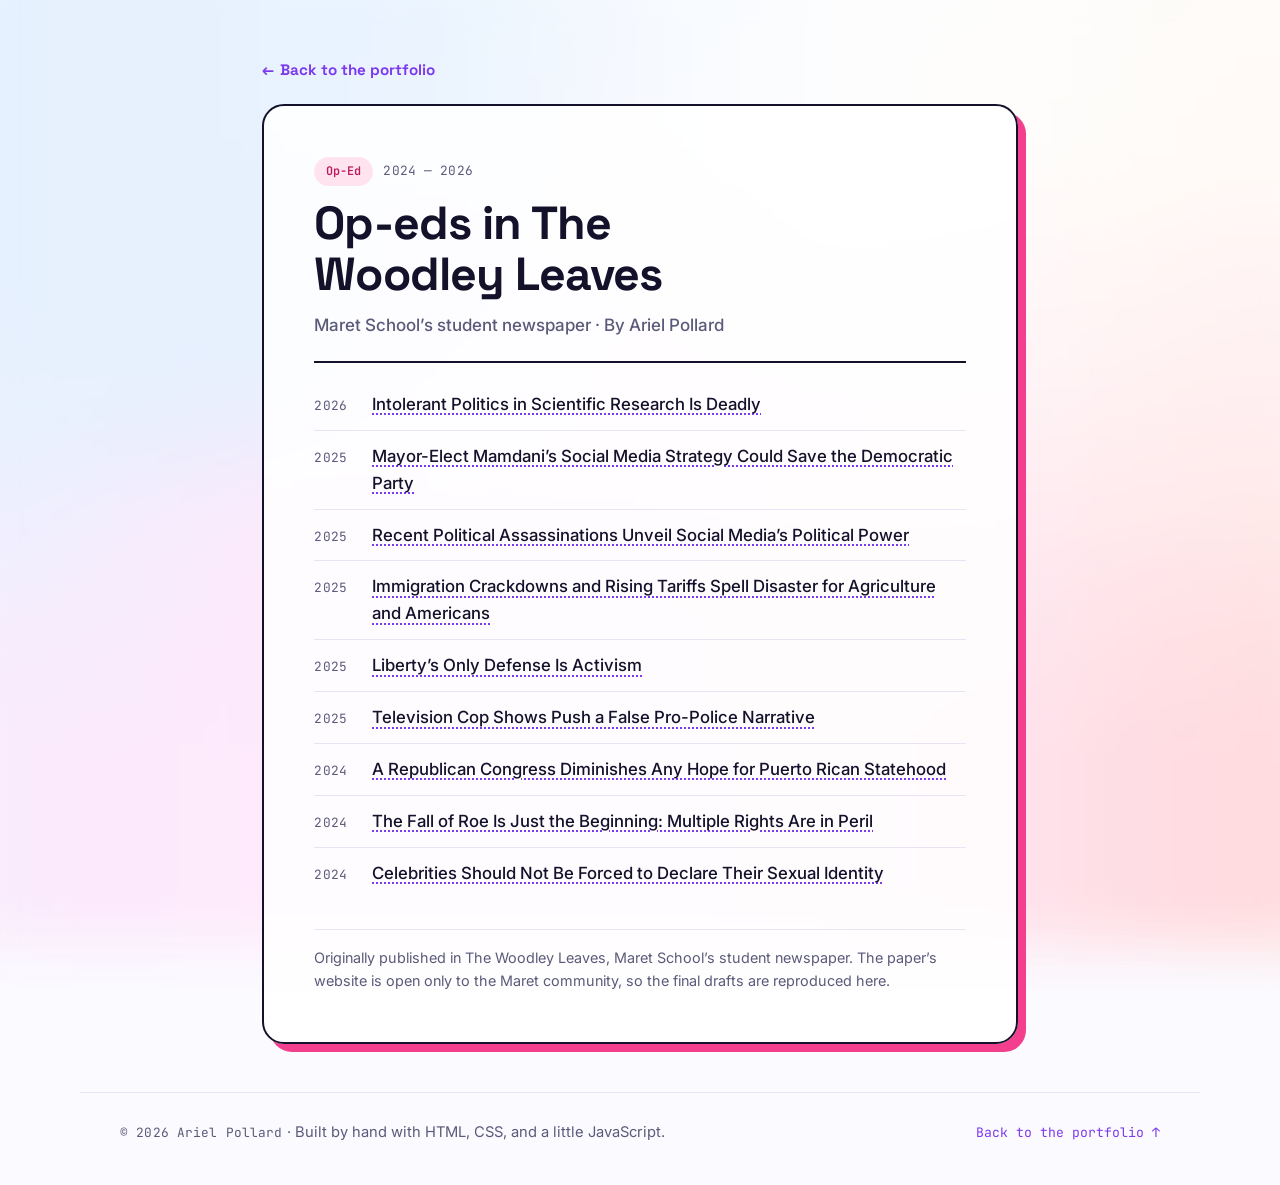
==== writing/index.html @ 83d17356 "feat: op-ed article pages, in-progress course, leadership photos - writing/: one page per Woodley Le" ====
<!DOCTYPE html>
<html lang="en">
<head>
<meta charset="UTF-8" />
<meta name="viewport" content="width=device-width, initial-scale=1.0" />
<title>Op-eds in The Woodley Leaves — Ariel Pollard</title>
<meta name="description" content="Op-eds Ariel Pollard wrote for The Woodley Leaves, Maret School’s student newspaper." />
<meta property="og:title" content="Op-eds in The Woodley Leaves" />
<meta property="og:description" content="Op-eds Ariel Pollard wrote for The Woodley Leaves, Maret School’s student newspaper." />
<meta property="og:type" content="article" />
<link rel="icon" href="../favicon.svg" type="image/svg+xml" />
<link rel="preconnect" href="https://fonts.googleapis.com" />
<link rel="preconnect" href="https://fonts.gstatic.com" crossorigin />
<link href="https://fonts.googleapis.com/css2?family=Space+Grotesk:wght@500;700&family=Inter:wght@400;500;600&family=JetBrains+Mono:wght@400;600&display=swap" rel="stylesheet" />
<link rel="stylesheet" href="../styles.css?v=2" />
<link rel="stylesheet" href="writing.css" />
</head>
<body class="page--article">

<a href="#main-content" class="skip-link">Skip to main content</a>

<main id="main-content" class="article">
  <a class="article__back" href="../index.html#publications">Back to the portfolio</a>

  <section class="article__sheet">
    <header class="article__header">
      <div class="card__meta"><span class="pill pill--pink">Op-Ed</span><span class="mono">2024 — 2026</span></div>
      <h1>Op-eds in The Woodley Leaves</h1>
      <p class="article__byline">Maret School’s student newspaper · By Ariel Pollard</p>
    </header>
    <ul class="pub-list pub-list--index">
      <li><span class="mono">2026</span><a class="pub-list__title" href="intolerant-politics-in-scientific-research.html">Intolerant Politics in Scientific Research Is Deadly</a></li>
      <li><span class="mono">2025</span><a class="pub-list__title" href="mamdani-social-media-strategy.html">Mayor-Elect Mamdani’s Social Media Strategy Could Save the Democratic Party</a></li>
      <li><span class="mono">2025</span><a class="pub-list__title" href="political-assassinations-social-media-power.html">Recent Political Assassinations Unveil Social Media’s Political Power</a></li>
      <li><span class="mono">2025</span><a class="pub-list__title" href="immigration-crackdowns-and-tariffs.html">Immigration Crackdowns and Rising Tariffs Spell Disaster for Agriculture and Americans</a></li>
      <li><span class="mono">2025</span><a class="pub-list__title" href="libertys-only-defense-is-activism.html">Liberty’s Only Defense Is Activism</a></li>
      <li><span class="mono">2025</span><a class="pub-list__title" href="cop-shows-pro-police-narrative.html">Television Cop Shows Push a False Pro-Police Narrative</a></li>
      <li><span class="mono">2024</span><a class="pub-list__title" href="puerto-rican-statehood.html">A Republican Congress Diminishes Any Hope for Puerto Rican Statehood</a></li>
      <li><span class="mono">2024</span><a class="pub-list__title" href="fall-of-roe-is-just-the-beginning.html">The Fall of Roe Is Just the Beginning: Multiple Rights Are in Peril</a></li>
      <li><span class="mono">2024</span><a class="pub-list__title" href="celebrities-sexual-identity.html">Celebrities Should Not Be Forced to Declare Their Sexual Identity</a></li>
    </ul>
    <p class="article__note">Originally published in The Woodley Leaves, Maret School’s student newspaper. The paper’s website is open only to the Maret community, so the final drafts are reproduced here.</p>
  </section>
</main>

<footer class="footer">
  <p><span class="mono">© 2026 Ariel Pollard</span> · Built by hand with HTML, CSS, and a little JavaScript.</p>
  <a href="../index.html" class="footer__top">Back to the portfolio ↑</a>
</footer>

</body>
</html>
---- styles.css ----
/* ==========================================================================
   Portfolio — bright, bubbly, a little techy.
   Tokens live in :root. Motion only touches transform/opacity and is switched
   off under prefers-reduced-motion.
   ========================================================================== */

:root {
  /* Palette */
  --bg: #FBFBFF;
  --bg-tint: #F3F1FF;
  --card: #FFFFFF;
  --ink: #14122B;
  --muted: #5B5A7A;
  --line: #E6E4F5;

  --violet: #7C3AED;
  --blue: #2563EB;
  --cyan: #06B6D4;
  --pink: #F43F8E;
  --lime: #84CC16;
  --yellow: #FACC15;

  --violet-lt: #EFE7FF;
  --cyan-lt: #DDF8FB;
  --pink-lt: #FFE4EF;
  --lime-lt: #ECFCCB;
  --yellow-lt: #FEF6C7;

  --grad: linear-gradient(100deg, var(--pink), var(--violet) 55%, var(--cyan));

  /* Type */
  --font-head: "Space Grotesk", "Inter", system-ui, sans-serif;
  --font-body: "Inter", system-ui, -apple-system, sans-serif;
  --font-mono: "JetBrains Mono", ui-monospace, Menlo, monospace;

  --text-base: clamp(1rem, 0.95rem + 0.25vw, 1.0625rem);
  --text-h1: clamp(2.5rem, 1.6rem + 4.2vw, 4.75rem);
  --text-h2: clamp(1.9rem, 1.4rem + 2.2vw, 3rem);
  --text-h3: 1.2rem;

  /* Shape & space */
  --radius: 22px;
  --radius-sm: 12px;
  --gutter: clamp(16px, 4vw, 40px);
  --measure: 1120px;
  --space-section: clamp(4rem, 3rem + 4vw, 7rem);

  /* Motion */
  --dur-fast: 150ms;
  --dur: 320ms;
  --ease-out: cubic-bezier(0.16, 1, 0.3, 1);
}

/* ── Base ────────────────────────────────────────────────────────────────── */
*, *::before, *::after { box-sizing: border-box; }
/* overflow-x: clip stops the off-canvas menu widening the page without
   turning <html> into a scroll container; hidden is the fallback. */
html { scroll-behavior: smooth; -webkit-text-size-adjust: 100%; overflow-x: hidden; overflow-x: clip; }
body {
  margin: 0;
  font-family: var(--font-body);
  font-size: var(--text-base);
  line-height: 1.6;
  color: var(--ink);
  background-color: var(--bg);
  overflow-x: hidden; overflow-x: clip;
}
/* Soft pastel gradient photo behind the whole page. It sits on a fixed layer
   and is blurred so the small source image never shows compression blocks. */
body::before {
  content: ""; position: fixed; inset: -48px; z-index: -1; pointer-events: none;
  background: url("images/background.jpg") center / cover no-repeat;
  filter: blur(28px);
}

h1, h2, h3 { font-family: var(--font-head); line-height: 1.1; letter-spacing: -0.02em; margin: 0; }
h1 { font-size: var(--text-h1); font-weight: 700; }
h2 { font-size: var(--text-h2); font-weight: 700; }
h3 { font-size: var(--text-h3); font-weight: 700; }
p { margin: 0; }
ul, ol { margin: 0; padding: 0; list-style: none; }
a { color: inherit; }
img, svg { display: block; max-width: 100%; }

:focus-visible { outline: 3px solid var(--blue); outline-offset: 3px; border-radius: 6px; }

.skip-link {
  position: absolute; left: 12px; top: -60px; z-index: 100;
  padding: 10px 16px; background: var(--ink); color: #fff; border-radius: 10px;
  text-decoration: none; font-weight: 600;
}
.skip-link:focus { top: 12px; }

.mono { font-family: var(--font-mono); font-size: 0.8rem; color: var(--muted); letter-spacing: 0.01em; }
.grad {
  background: var(--grad); -webkit-background-clip: text; background-clip: text;
  color: transparent;
}
.eyebrow {
  font-family: var(--font-mono); font-size: 0.85rem; font-weight: 600;
  color: var(--violet); margin-bottom: 12px;
}
.eyebrow--light { color: var(--lime-lt); }

/* Headline underline that wiggles — a thick wavy gradient line. */
.underline-wiggle {
  background-image: url("data:image/svg+xml,%3Csvg xmlns='http://www.w3.org/2000/svg' viewBox='0 0 120 12' preserveAspectRatio='none'%3E%3Cpath d='M0 7 Q15 1 30 7 T60 7 T90 7 T120 7' fill='none' stroke='%23F43F8E' stroke-width='5' stroke-linecap='round'/%3E%3C/svg%3E");
  background-repeat: no-repeat; background-position: 0 100%; background-size: 100% 0.22em;
  padding-bottom: 0.08em;
}

/* ── Buttons, pills, chips ──────────────────────────────────────────────── */
.btn {
  display: inline-flex; align-items: center; gap: 8px;
  padding: 13px 22px; border-radius: 999px;
  font-family: var(--font-head); font-weight: 700; font-size: 0.98rem;
  text-decoration: none; border: 2px solid transparent;
  transition: transform var(--dur-fast) var(--ease-out), box-shadow var(--dur-fast) var(--ease-out);
}
.btn:hover { transform: translateY(-2px); }
.btn:active { transform: translateY(0); }
/* A light sweep crosses the button on hover. */
.btn { position: relative; overflow: hidden; }
.btn::after {
  content: ""; position: absolute; top: 0; bottom: 0; left: 0; width: 45%;
  background: linear-gradient(100deg, transparent, rgba(255,255,255,0.35), transparent);
  transform: translateX(-180%); transition: transform 520ms var(--ease-out);
  pointer-events: none;
}
.btn:hover::after { transform: translateX(320%); }
.btn--primary { background: var(--ink); color: #fff; box-shadow: 4px 4px 0 var(--pink); }
.btn--primary:hover { box-shadow: 6px 6px 0 var(--pink); }
.btn--ghost { background: var(--card); color: var(--ink); border-color: var(--ink); box-shadow: 4px 4px 0 var(--cyan); }
.btn--ghost:hover { box-shadow: 6px 6px 0 var(--cyan); }
.btn--light { background: #fff; color: var(--ink); box-shadow: 4px 4px 0 var(--lime); }
.btn--outline-light { border-color: rgba(255,255,255,0.7); color: #fff; }
.btn--outline-light:hover { background: rgba(255,255,255,0.12); }

.pill {
  display: inline-flex; align-items: center; gap: 6px;
  padding: 5px 12px; border-radius: 999px;
  font-family: var(--font-mono); font-size: 0.74rem; font-weight: 600;
  white-space: nowrap;
}
.pill--violet { background: var(--violet-lt); color: var(--violet); }
.pill--cyan   { background: var(--cyan-lt);   color: #0E7490; }
.pill--pink   { background: var(--pink-lt);   color: #BE185D; }
.pill--lime   { background: var(--lime-lt);   color: #3F6212; }

.chips { display: flex; flex-wrap: wrap; gap: 6px; margin-top: 14px; }
.chips li {
  font-family: var(--font-mono); font-size: 0.74rem;
  padding: 4px 10px; border-radius: 8px;
  background: var(--bg-tint); color: var(--muted); border: 1px solid var(--line);
  transition: transform var(--dur) var(--ease-out);
}
/* Chips hop one after another when their card is hovered. */
.card:hover .chips li { transform: translateY(-3px); }
.card:hover .chips li:nth-child(2) { transition-delay: 40ms; }
.card:hover .chips li:nth-child(3) { transition-delay: 80ms; }
.card:hover .chips li:nth-child(4) { transition-delay: 120ms; }

.link-arrow {
  font-family: var(--font-head); font-weight: 700; font-size: 0.95rem;
  text-decoration: none; color: var(--violet);
  display: inline-flex; align-items: center; gap: 4px;
}
.link-arrow::after { content: "→"; transition: transform var(--dur-fast) var(--ease-out); }
.link-arrow:hover::after { transform: translateX(4px); }

/* ── Placeholder images ────────────────────────────────────────────────── */
/* Swap any .ph for a real <img>; the modifier sets the aspect ratio. */
.ph {
  position: relative;
  display: grid; place-items: center;
  width: 100%;
  border: 2px dashed rgba(124, 58, 237, 0.45);
  border-radius: var(--radius-sm);
  background:
    linear-gradient(135deg, var(--violet-lt), var(--cyan-lt));
  color: var(--violet);
  overflow: hidden;
}
.ph::after {
  content: "image";
  position: absolute; bottom: 8px; right: 10px;
  font-family: var(--font-mono); font-size: 0.66rem; opacity: 0.7;
}
.ph__icon { width: 28%; max-width: 44px; aspect-ratio: 1; opacity: 0.8; }
.ph--16x9   { aspect-ratio: 16 / 9; }
.ph--wide   { aspect-ratio: 21 / 9; }
.ph--square { aspect-ratio: 1; }
.ph--portrait { aspect-ratio: 3 / 4; }
.ph--circle { aspect-ratio: 1; border-radius: 50%; }
.ph--circle::after { display: none; }

/* Real images in former placeholder slots. Pair with a ph--* shape class. */
.pic { display: block; width: 100%; height: auto; object-fit: cover; border-radius: var(--radius-sm); border: 2px solid var(--ink); background: #fff; }
.pic--logo { object-fit: contain; padding: 6px; }
.pic--botball { object-position: 50% 58%; }
.pic--avatar { position: absolute; inset: 0; width: 100%; height: 100%; border: 0; border-radius: 50%; object-fit: cover; object-position: 50% 20%; }
.card--project .pic, .card--photo .pic { border-radius: 0; border: 0; border-bottom: 2px solid var(--ink); }


/* ── Hero ────────────────────────────────────────────────────────────────── */
.hero { position: relative; overflow: hidden; padding: clamp(3rem, 2rem + 5vw, 7rem) var(--gutter) clamp(3rem, 2rem + 4vw, 6rem); }
/* The hero fades to the page colour at its foot and Experience fades back
   out, so the clipped blobs never end in a hard line. The squiggle rides the
   seam. */
.hero::after {
  content: ""; position: absolute; left: 0; right: 0; bottom: 0; height: 160px;
  background: linear-gradient(to bottom, rgba(251, 251, 255, 0), rgba(251, 251, 255, 0.94));
  pointer-events: none;
}
#experience { background: linear-gradient(to bottom, rgba(251, 251, 255, 0.94), rgba(251, 251, 255, 0) 220px); }
.squiggle {
  position: relative; z-index: 2; height: 24px; margin: -12px 0; pointer-events: none;
  background: url("data:image/svg+xml,%3Csvg xmlns='http://www.w3.org/2000/svg' viewBox='0 0 60 24' preserveAspectRatio='none'%3E%3Cpath d='M0 12 Q15 0 30 12 T60 12' fill='none' stroke='%23F43F8E' stroke-width='4' stroke-linecap='round'/%3E%3C/svg%3E") repeat-x center / 60px 24px;
}
.hero__inner {
  position: relative; z-index: 1;
  max-width: var(--measure); margin: 0 auto;
  display: grid; grid-template-columns: 1.15fr 0.85fr; gap: clamp(32px, 5vw, 72px); align-items: center;
}
.hero__copy > * { animation: rise var(--dur) var(--ease-out) both; }
.hero__copy > :nth-child(1) { animation-delay: 60ms; }
.hero__copy > :nth-child(2) { animation-delay: 140ms; }
.hero__copy > :nth-child(3) { animation-delay: 220ms; }
.hero__copy > :nth-child(4) { animation-delay: 300ms; }
.hero__copy > :nth-child(5) { animation-delay: 380ms; }
.deck { font-size: 1.15rem; color: var(--muted); max-width: 52ch; margin-top: 20px; }
.hero__cta { display: flex; flex-wrap: wrap; gap: 12px; margin-top: 28px; }
.hero__pills { display: flex; flex-wrap: wrap; gap: 8px; margin-top: 28px; }

.hero__visual { position: relative; display: grid; gap: 18px; justify-items: end; }
.avatar {
  position: relative; display: block;
  width: clamp(140px, 18vw, 200px); aspect-ratio: 1; border-radius: 50%;
  background: #fff;
  border: 3px solid #fff;
  /* --ring/--glow are set by script.js: the farther the portrait strays from
     home, the brighter and hotter its outline burns. */
  box-shadow: 0 0 0 3px var(--ring, var(--violet)), 0 0 var(--glow, 0px) var(--glow-color, transparent), 8px 8px 0 var(--yellow);
  animation: float 4s ease-in-out infinite;
  /* Cursor dodge: script.js moves the portrait and leans it via --tilt. */
  transform: rotate(var(--tilt, 0deg));
  will-change: transform;
}

.terminal {
  width: 100%; border-radius: 18px; overflow: hidden;
  background: #1B1838; color: #E8E6FF;
  box-shadow: 10px 10px 0 var(--cyan);
  transform: rotate(-1.2deg);
  animation: rise 500ms var(--ease-out) 250ms both;
}
.terminal__bar { display: flex; align-items: center; gap: 7px; padding: 11px 14px; background: #252149; }
.terminal__bar span { width: 11px; height: 11px; border-radius: 50%; background: var(--pink); }
.terminal__bar span:nth-child(2) { background: var(--yellow); }
.terminal__bar span:nth-child(3) { background: var(--lime); }
.terminal__bar em { margin-left: auto; font-style: normal; font-family: var(--font-mono); font-size: 0.72rem; color: #9D98C8; }
.terminal__body { margin: 0; padding: 16px 18px 20px; font-family: var(--font-mono); font-size: 0.84rem; line-height: 1.75; white-space: pre-wrap; }
.t-prompt { color: var(--cyan); }
.t-out { color: #C9C5F2; }
.t-ok { color: var(--lime); }
.t-cursor { display: inline-block; width: 9px; height: 1.05em; vertical-align: text-bottom; background: var(--pink); animation: blink 1s steps(2) infinite; }
/* While script.js is typing, lines wait their turn. The newlines between them
   still take up space, so the card never changes height. */
#terminal-lines.is-typing .t-line:not(.is-shown) { display: none; }

/* Interactive shell (shell.js). The real <input> is visually hidden; what
   you type is mirrored into .t-typed in front of the blinking cursor. */
.terminal__body { max-height: 340px; overflow-y: auto; overscroll-behavior: contain; }
.terminal.is-live { cursor: text; }
.t-input {
  position: absolute; width: 1px; height: 1px; opacity: 0; overflow: hidden;
  border: 0; padding: 0; margin: 0; white-space: nowrap;
}
.t-typed { color: #fff; }
.terminal.is-live .t-typed:empty::before { content: "type help"; color: #6F6A9E; }
.terminal.is-live:focus-within .t-typed:empty::before { content: ""; }
.t-err { color: #FB7185; }
.t-dim { color: #9D98C8; }

/* The gradient on the hero name slides slowly. */
.hero h1 .grad { background-size: 200% 100%; animation: shimmer 7s linear infinite; }

/* A dashed ring orbits the portrait. */
.avatar { overflow: visible; }
.avatar::before {
  content: ""; position: absolute; inset: -16px; border-radius: 50%;
  border: 2px dashed var(--ring, var(--violet)); opacity: 0.6;
  animation: spin 28s linear infinite;
}

/* Soft gradient blobs behind the hero. */
.blob { position: absolute; border-radius: 50%; filter: blur(60px); opacity: 0.55; pointer-events: none; animation: drift 14s ease-in-out infinite; }
.blob--pink { width: 420px; height: 420px; background: var(--pink); top: -140px; left: -120px; }
.blob--cyan { width: 380px; height: 380px; background: var(--cyan); right: -120px; top: 40px; animation-duration: 18s; animation-delay: -6s; }
.blob--lime { width: 300px; height: 300px; background: var(--lime); bottom: -160px; left: 40%; opacity: 0.4; animation-duration: 11s; animation-delay: -3s; }

/* ── Sections ────────────────────────────────────────────────────────────── */
.section { padding: var(--space-section) var(--gutter); }
.section > * { max-width: var(--measure); margin-left: auto; margin-right: auto; }
/* Tinted sections are a frosted band that feathers out at the top and
   bottom, so there is no hard line where it meets the photo background. */
.section--tint {
  background: linear-gradient(
    to bottom,
    rgba(255, 255, 255, 0) 0%,
    rgba(255, 255, 255, 0.62) 14%,
    rgba(255, 255, 255, 0.62) 86%,
    rgba(255, 255, 255, 0) 100%
  );
}
.section__head { margin-bottom: clamp(28px, 4vw, 48px); }
.section__deck { color: var(--muted); max-width: 60ch; margin-top: 12px; font-size: 1.05rem; }

/* ── Cards ───────────────────────────────────────────────────────────────── */
.card {
  background: var(--card);
  border: 2px solid var(--ink);
  border-radius: var(--radius);
  box-shadow: 6px 6px 0 var(--violet);
  transition: transform var(--dur) var(--ease-out), box-shadow var(--dur) var(--ease-out);
}
.card:hover { transform: translate(-2px, -2px); box-shadow: 10px 10px 0 var(--violet); }
.card__content { padding: 20px 22px 24px; }
.card__meta { display: flex; flex-wrap: wrap; align-items: center; gap: 10px; margin-bottom: 10px; }
.card__org { color: var(--muted); font-weight: 500; margin: 4px 0 10px; }
.card h3 + p, .card p + p { margin-top: 8px; }
.card__links { display: flex; gap: 18px; margin-top: 16px; }
.bullets { display: grid; gap: 6px; margin-top: 10px; padding-left: 1.1em; list-style: "✦ "; color: var(--ink); }
.bullets li::marker { color: var(--pink); }

.grid { display: grid; gap: 22px; }
.grid--2 { grid-template-columns: repeat(2, 1fr); }
.grid--3 { grid-template-columns: repeat(3, 1fr); }

/* Experience: a timeline with a logo column and a gradient spine. */
.timeline { position: relative; display: grid; gap: 28px; }
.timeline::before {
  content: ""; position: absolute; left: 35px; top: 20px; bottom: 20px; width: 3px;
  background: var(--grad); border-radius: 3px; opacity: 0.6;
  transform: scaleY(0); transform-origin: top;
  transition: transform 1.4s var(--ease-out) 150ms;
}
/* The list itself never fades — it carries data-reveal only so the spine
   knows when to draw. Its items reveal on their own. */
.timeline[data-reveal] { opacity: 1; transform: none; transition: none; }
.timeline.is-visible::before { transform: scaleY(1); }
.timeline__item { position: relative; display: grid; grid-template-columns: 72px 1fr; gap: 22px; align-items: start; }
.timeline__logo { width: 72px; position: relative; z-index: 1; background: #fff; box-shadow: 4px 4px 0 var(--yellow); }
.timeline__body { padding: 22px 24px 26px; box-shadow: 6px 6px 0 var(--cyan); }
.timeline__body:hover { box-shadow: 10px 10px 0 var(--cyan); }

/* Projects: equal cards, each with its own accent color. */
.bento { display: grid; grid-template-columns: repeat(4, 1fr); gap: 22px; }
.card--project { overflow: hidden; display: flex; flex-direction: column; }
.card--project .ph { border-radius: 0; border: 0; border-bottom: 2px solid var(--ink); }
/* Project images get a taller slot so the photo dominates the card. */
.card--project .ph--16x9 { aspect-ratio: 1; }
.bento .card--project:nth-child(3n+1) { box-shadow: 6px 6px 0 var(--pink); }
.bento .card--project:nth-child(3n+1):hover { box-shadow: 10px 10px 0 var(--pink); }
.bento .card--project:nth-child(3n+2) { box-shadow: 6px 6px 0 var(--cyan); }
.bento .card--project:nth-child(3n+2):hover { box-shadow: 10px 10px 0 var(--cyan); }
.bento .card--project:nth-child(3n) { box-shadow: 6px 6px 0 var(--lime); }
.bento .card--project:nth-child(3n):hover { box-shadow: 10px 10px 0 var(--lime); }

/* Project cards: the first sentence shows; the rest sits behind "Learn more". */
.more { margin-top: 8px; }
.more summary {
  display: inline-flex; align-items: center; gap: 4px; list-style: none;
  cursor: pointer; font-weight: 600; font-size: 0.95rem; color: var(--violet);
}
.more summary::-webkit-details-marker { display: none; }
.more summary::after { content: "↓"; transition: transform var(--dur-fast) var(--ease-out); }
.more summary:hover { text-decoration: underline; }
.more summary:focus-visible { outline: 2px solid var(--pink); outline-offset: 3px; border-radius: 4px; }
.more[open] summary::after { transform: rotate(180deg); }
.more__close, .more[open] .more__open { display: none; }
.more[open] .more__close { display: inline; }
.more p { margin-top: 8px; }

/* Courses: badge on the left, text on the right. */
/* Every course card is as tall as the tallest one, across rows too. */
#courses .grid--3 { grid-auto-rows: 1fr; }
.card--cert { display: grid; grid-template-columns: 56px 1fr; gap: 14px; padding: 16px; box-shadow: 6px 6px 0 var(--yellow); }
.card--cert h3 { font-size: 1.05rem; }
.card--cert .card__org { margin: 2px 0 6px; font-size: 0.92rem; }
.card--cert:hover { box-shadow: 10px 10px 0 var(--yellow); }
.card--cert .pill { margin-bottom: 8px; }
.card--cert .card__meta { margin-bottom: 0; }
.card--cert .card__meta .pill { margin-bottom: 8px; }
.card--cert p:last-of-type { color: var(--muted); font-size: 0.95rem; }
.cert__badge { width: 56px; border-radius: 14px; }

/* Publications: full-width text cards; op-eds sit in a compact list. */
.pubs { display: grid; gap: 22px; }
.card--pub { padding: 22px 24px; box-shadow: 6px 6px 0 var(--pink); }
.card--pub:hover { box-shadow: 10px 10px 0 var(--pink); }
.card--pub .card__content { padding: 0; }
.card--pub .link-arrow { margin-top: 12px; }
.pub-list { list-style: none; padding: 0; margin: 14px 0 0; display: grid; }
.pub-list li {
  display: grid; grid-template-columns: 4ch 1fr; gap: 14px; align-items: baseline;
  padding: 9px 0; border-top: 1px solid var(--line);
}
.pub-list li:first-child { border-top: 0; padding-top: 0; }
.pub-list .mono { color: var(--muted); }
.pub-list__title { font-weight: 500; }
/* Titles link to the full text under /writing. */
a.pub-list__title {
  color: inherit; text-decoration: underline dotted var(--violet);
  text-decoration-thickness: 1.5px; text-underline-offset: 4px;
  transition: color var(--dur-fast);
}
a.pub-list__title:hover, a.pub-list__title:focus-visible { color: var(--violet); text-decoration-style: solid; }

/* Leadership: photo-topped cards. */
.card--photo { overflow: hidden; box-shadow: 6px 6px 0 var(--cyan); }
.card--photo:hover { box-shadow: 10px 10px 0 var(--cyan); }
.card--photo .ph { border-radius: 0; border: 0; border-bottom: 2px solid var(--ink); }

/* Volunteer: logo beside text. */
.card--volunteer { display: grid; grid-template-columns: 88px 1fr; gap: 18px; padding: 20px; box-shadow: 6px 6px 0 var(--lime); }
.card--volunteer:hover { box-shadow: 10px 10px 0 var(--lime); }
.card--volunteer .card__content { padding: 0; }
.card--volunteer .ph { border-radius: 18px; }

/* Fun facts: chunky colored bubbles. */
.facts { display: grid; grid-template-columns: repeat(4, 1fr); gap: 18px; }
.fact {
  display: grid; gap: 10px; padding: 22px 20px;
  border-radius: 28px; border: 2px solid var(--ink);
  font-weight: 500;
  transition: transform var(--dur) var(--ease-out);
}
.fact:hover { transform: translateY(-4px) rotate(-1deg); }
.fact:nth-child(even):hover { transform: translateY(-4px) rotate(1deg); }
.fact__emoji { font-size: 2rem; line-height: 1; display: inline-block; width: max-content; animation: bob 4.5s ease-in-out infinite; }
.fact:nth-child(2n) .fact__emoji { animation-delay: -1.2s; }
.fact:nth-child(3n) .fact__emoji { animation-delay: -2.4s; }
.fact:nth-child(4n) .fact__emoji { animation-delay: -3.3s; }
.fact:hover .fact__emoji { animation: wiggle 600ms var(--ease-out); }
.fact--pink   { background: var(--pink-lt);   box-shadow: 5px 5px 0 var(--pink); }
.fact--cyan   { background: var(--cyan-lt);   box-shadow: 5px 5px 0 var(--cyan); }
.fact--lime   { background: var(--lime-lt);   box-shadow: 5px 5px 0 var(--lime); }
.fact--yellow { background: var(--yellow-lt); box-shadow: 5px 5px 0 var(--yellow); }
.fact--violet { background: var(--violet-lt); box-shadow: 5px 5px 0 var(--violet); }

/* ── Contact & footer ────────────────────────────────────────────────────── */
.contact { padding-top: 0; }
.contact__card {
  position: relative; overflow: hidden;
  padding: clamp(36px, 5vw, 64px);
  border-radius: 32px; color: #fff;
  background: linear-gradient(120deg, #1B1838, #3B1C8A 55%, #0E7490);
  box-shadow: 10px 10px 0 var(--pink);
  text-align: center;
}
.contact__card::before {
  content: ""; position: absolute; inset: 0;
  background-image: radial-gradient(circle, rgba(255,255,255,0.14) 1px, transparent 1.4px);
  background-size: 18px 18px; pointer-events: none;
}
.contact__card > * { position: relative; }
.contact__card p { margin: 14px auto 0; max-width: 50ch; color: #D9D5FF; }
.contact__links { display: flex; flex-wrap: wrap; justify-content: center; gap: 12px; margin-top: 28px; }

.footer {
  max-width: var(--measure); margin: 0 auto; padding: 28px var(--gutter) 40px;
  display: flex; flex-wrap: wrap; justify-content: space-between; align-items: center; gap: 12px;
  color: var(--muted); font-size: 0.92rem; border-top: 1px solid var(--line);
}
.footer__top { font-family: var(--font-mono); font-size: 0.82rem; text-decoration: none; color: var(--violet); }

/* ── Intro splash ───────────────────────────────────────────────────────── */
.splash {
  position: fixed; inset: 0; z-index: 200;
  display: none; place-items: center;
  background-color: var(--bg);
  background-image: radial-gradient(circle, rgba(124, 58, 237, 0.14) 1px, transparent 1.4px);
  background-size: 22px 22px;
  transition: opacity 450ms var(--ease-out);
  cursor: pointer;
}
.splash.is-on { display: grid; }
.splash.is-done { opacity: 0; pointer-events: none; }

.splash__stage { display: grid; justify-items: center; gap: 22px; --blk: clamp(36px, 7vw, 54px); }
.splash__grid {
  display: grid;
  grid-template-columns: repeat(5, var(--blk));
  grid-auto-rows: var(--blk);
  gap: 8px;
}
.splash__ground {
  width: calc(var(--blk) * 5 + 8px * 4 + 48px); height: 10px; border-radius: 999px;
  background: var(--grad); opacity: 0.7;
  transform: scaleX(0); transition: transform 600ms var(--ease-out) 200ms;
}
.splash.is-building .splash__ground { transform: scaleX(1); }
.splash.is-breaking .splash__ground { transform: scaleX(0); transition-delay: 150ms; }
.splash__caption {
  font-family: var(--font-mono); font-size: 0.9rem; font-weight: 600; color: var(--violet);
  opacity: 0; transition: opacity 400ms var(--ease-out) 900ms;
}
.splash.is-building .splash__caption { opacity: 1; }
.splash.is-breaking .splash__caption { opacity: 0; transition-delay: 0s; }

.splash__skip {
  position: absolute; top: 18px; right: 18px;
  padding: 8px 14px; border-radius: 999px; border: 2px solid var(--ink);
  background: var(--card); color: var(--ink); cursor: pointer;
  font-family: var(--font-mono); font-size: 0.8rem; font-weight: 600;
  box-shadow: 3px 3px 0 var(--ink);
}

/* Blocks drop in one by one, then each flies off along its own vector. */
.blk {
  width: var(--blk); height: var(--blk); border-radius: 11px;
  border: 2px solid var(--ink); box-shadow: 4px 4px 0 var(--ink);
  opacity: 0; transform: translateY(-70px) scale(0.4);
}
.blk--pink   { background: var(--pink); }
.blk--violet { background: var(--violet); }
.blk--cyan   { background: var(--cyan); }
.blk--lime   { background: var(--lime); }
.blk--yellow { background: var(--yellow); }
.splash.is-building .blk { animation: blk-in 420ms var(--ease-out) var(--in-delay) both; }
.splash.is-breaking .blk { animation: blk-out 820ms cubic-bezier(0.5, 0, 1, 0.5) var(--out-delay) both; }

/* The page holds still behind the splash: no scrolling, and the hero's
   load-in waits so it isn't missed. */
body.has-splash { overflow: hidden; }
body.has-splash .hero__copy > *, body.has-splash .terminal { animation-play-state: paused; }

/* ── Reveal & keyframes ─────────────────────────────────────────────────── */
[data-reveal] { opacity: 0; transform: translateY(22px) scale(0.975); transition: opacity var(--dur) var(--ease-out), transform 520ms var(--ease-out); }
[data-reveal].is-visible { opacity: 1; transform: none; }
/* Keep the card hover lift even though reveal also sets transform. */
.card[data-reveal].is-visible:hover { transform: translate(-2px, -2px); }
.fact[data-reveal].is-visible:hover { transform: translateY(-4px) rotate(-1deg); }
.fact[data-reveal].is-visible:nth-child(even):hover { transform: translateY(-4px) rotate(1deg); }

@keyframes rise { from { opacity: 0; transform: translateY(16px); } to { opacity: 1; transform: none; } }
/* Idle bob uses the standalone translate/rotate properties so the transform
   stays free for the cursor-dodge offset script.js applies. */
@keyframes float {
  0%, 100% { translate: 0 0; rotate: -2deg; }
  50%      { translate: 0 -14px; rotate: 2deg; }
}
@keyframes blink { to { opacity: 0; } }
@keyframes shimmer { from { background-position: 0% 50%; } to { background-position: 200% 50%; } }
@keyframes spin { to { transform: rotate(360deg); } }
@keyframes drift {
  0%, 100% { transform: translate(0, 0) scale(1); }
  33%      { transform: translate(40px, -30px) scale(1.08); }
  66%      { transform: translate(-25px, 25px) scale(0.95); }
}
@keyframes bob { 0%, 100% { transform: translateY(0); } 50% { transform: translateY(-5px); } }
@keyframes blk-in {
  from { opacity: 0; transform: translateY(-70px) scale(0.4); }
  70%  { opacity: 1; transform: translateY(4px) scale(1.04); }
  to   { opacity: 1; transform: none; }
}
@keyframes blk-out {
  from { opacity: 1; transform: none; }
  to   { opacity: 0; transform: translate(var(--dx), var(--dy)) rotate(var(--rot)) scale(0.5); }
}
@keyframes wiggle {
  0%, 100% { transform: rotate(0); }
  25%      { transform: rotate(-14deg) scale(1.15); }
  60%      { transform: rotate(10deg) scale(1.1); }
}

/* ── Responsive ─────────────────────────────────────────────────────────── */
@media (max-width: 1024px) {
  .bento { grid-template-columns: repeat(2, 1fr); }
  .facts { grid-template-columns: repeat(3, 1fr); }
  .grid--3 { grid-template-columns: repeat(2, 1fr); }
}

@media (max-width: 820px) {
  .hero__inner { grid-template-columns: 1fr; }
  .hero__visual { justify-items: start; }
  .terminal { transform: none; }
}

@media (max-width: 640px) {
  .bento, .grid--2, .grid--3, .facts { grid-template-columns: 1fr; }
  .timeline::before { display: none; }
  .timeline__item { grid-template-columns: 1fr; gap: 12px; }
  .timeline__logo { width: 56px; }
  .card--volunteer { grid-template-columns: 64px 1fr; }
  .card--cert { grid-template-columns: 52px 1fr; }
  .cert__badge { width: 52px; }
  .blob { filter: blur(40px); }
}

@media (prefers-reduced-motion: reduce) {
  html { scroll-behavior: auto; }
  *, *::before, *::after { animation: none !important; transition: none !important; }
  [data-reveal] { opacity: 1; transform: none; }
  .terminal { transform: none; }
}

/* ── Click sparks ─────────────────────────────────────────────────────────── */
/* Short-lived particles script.js throws from any clicked button. */
.spark {
  position: fixed; z-index: 100; pointer-events: none;
  border-radius: 3px; border: 2px solid var(--ink);
  box-shadow: 0 0 0 2px #fff;
  transform: translate(-50%, -50%);
  animation: spark-fly 900ms cubic-bezier(0.15, 0.85, 0.3, 1) forwards;
}
.spark:nth-child(odd) { border-radius: 50%; }
@keyframes spark-fly {
  0%   { opacity: 1; transform: translate(-50%, -50%) scale(0.4) rotate(0deg); }
  15%  { transform: translate(calc(-50% + var(--dx) * 0.35), calc(-50% + var(--dy) * 0.35)) scale(1.3) rotate(calc(var(--spin) * 0.3)); }
  70%  { opacity: 1; }
  100% { opacity: 0; transform: translate(calc(-50% + var(--dx)), calc(-50% + var(--dy) + 24px)) scale(0.7) rotate(var(--spin)); }
}
---- writing/writing.css ----
/* Op-ed pages under /writing. Shares tokens and the blurred photo background
   with styles.css; this file only adds the reading layout. */

.article {
  max-width: 76ch;
  margin: 0 auto;
  padding: clamp(2rem, 1.5rem + 2.5vw, 4rem) var(--gutter) 3rem;
}

.article__back {
  display: inline-flex; align-items: center; gap: 6px;
  margin-bottom: 22px;
  font-family: var(--font-head); font-weight: 700; font-size: 0.95rem;
  color: var(--violet); text-decoration: none;
}
.article__back::before { content: "←"; transition: transform var(--dur-fast) var(--ease-out); }
.article__back:hover::before { transform: translateX(-4px); }

/* The paper itself: a frosted sheet with the same hard shadow as the cards. */
.article__sheet {
  background: rgba(255, 255, 255, 0.86);
  border: 2px solid var(--ink);
  border-radius: var(--radius);
  box-shadow: 8px 8px 0 var(--pink);
  padding: clamp(24px, 3vw + 12px, 52px);
}

.article__header { padding-bottom: 22px; margin-bottom: 28px; border-bottom: 2px solid var(--ink); }
.article h1 {
  font-size: clamp(1.75rem, 1.2rem + 2.4vw, 2.9rem);
  margin-top: 12px;
  text-wrap: balance;
}
.article__byline { color: var(--muted); font-weight: 500; margin: 12px 0 0; }

.article__body { font-size: 1.06rem; line-height: 1.75; }
.article__body p { margin: 0 0 1.3em; }
.article__body p:last-child { margin-bottom: 0; }
.article__body a {
  color: var(--violet);
  text-decoration: underline;
  text-decoration-thickness: 1.5px;
  text-underline-offset: 3px;
}
.article__body a:hover { color: #BE185D; }

.article__note {
  margin: 30px 0 0; padding-top: 16px;
  border-top: 1px solid var(--line);
  color: var(--muted); font-size: 0.9rem;
}

/* Newer / older links beneath the sheet. */
.article__nav {
  display: grid; grid-template-columns: 1fr 1fr; gap: 14px;
  margin-top: 28px;
}
.article__nav-link {
  display: grid; gap: 4px;
  padding: 14px 16px;
  background: rgba(255, 255, 255, 0.72);
  border: 2px solid var(--ink); border-radius: var(--radius-sm);
  color: var(--ink); text-decoration: none;
  font-family: var(--font-head); font-weight: 700; font-size: 0.95rem; line-height: 1.3;
  transition: transform var(--dur) var(--ease-out), box-shadow var(--dur) var(--ease-out);
}
.article__nav-link:hover { transform: translate(-2px, -2px); box-shadow: 6px 6px 0 var(--violet); }
.article__nav-link--next { text-align: right; grid-column: 2; }
.article__nav-link--prev { grid-column: 1; }

/* Listing page: same compact rows as the home-page card, but linked. */
.pub-list--index { margin-top: 0; }
.pub-list--index li { padding: 12px 0; }
.pub-list--index .pub-list__title { font-size: 1.05rem; }

@media (max-width: 640px) {
  .article__nav { grid-template-columns: 1fr; }
  .article__nav-link--next { grid-column: 1; text-align: left; }
}
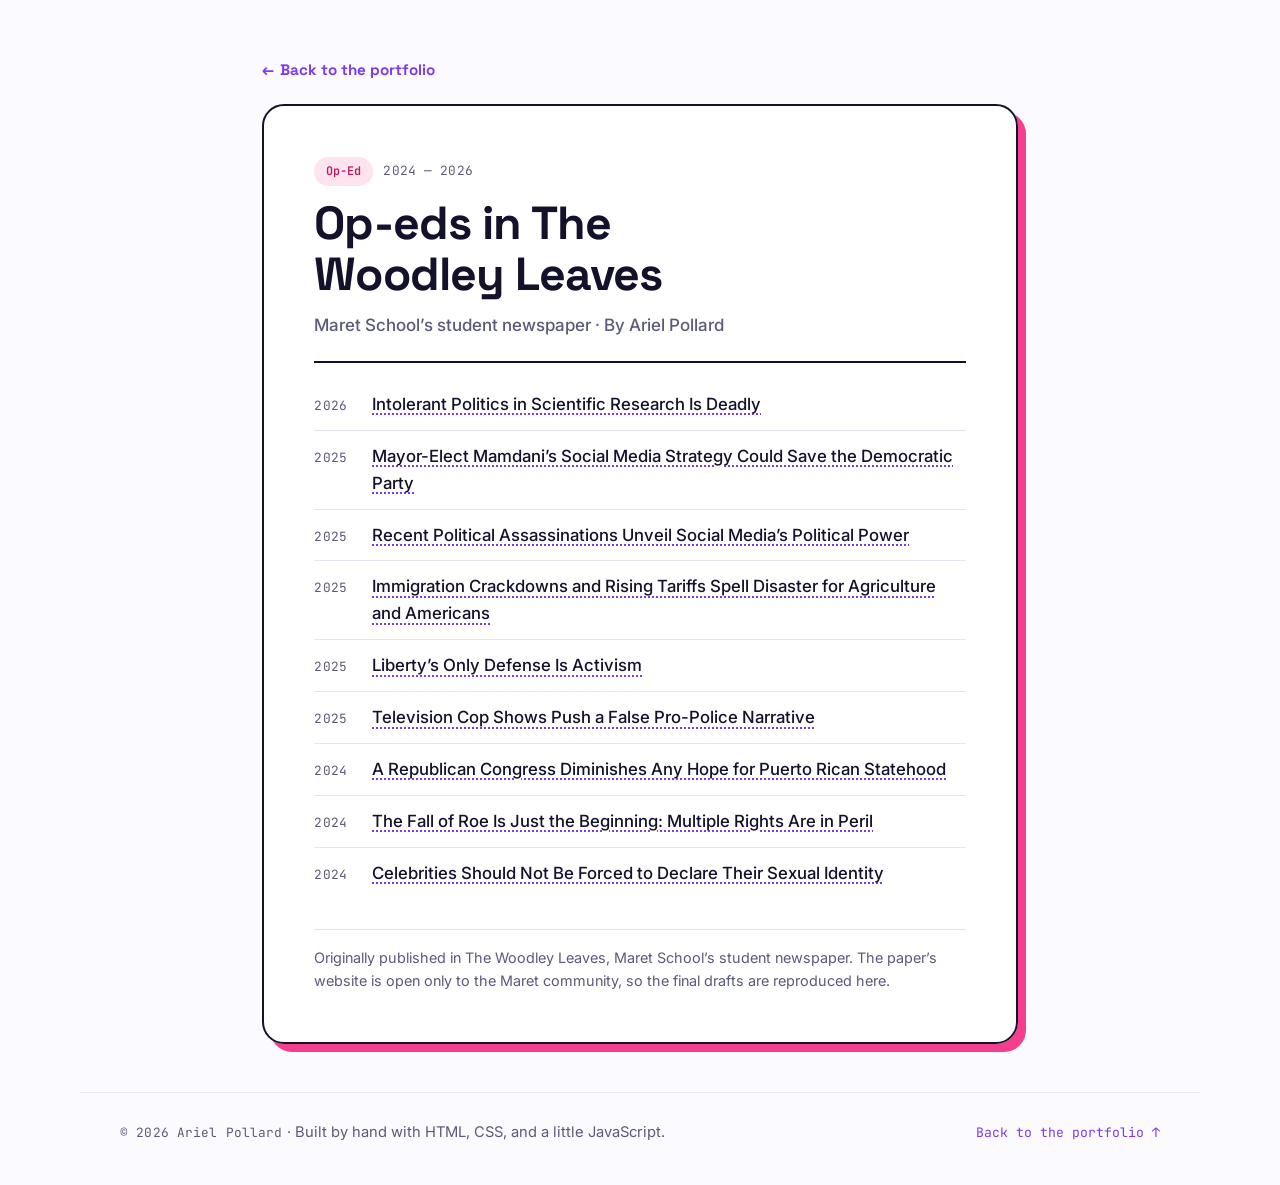
==== commit 2fe395a5: "feat: metadata for search and sharing A plain <title>, a description that says who she is, a canonic" ====
--- a/writing/index.html
+++ b/writing/index.html
@@ -7,7 +7,9 @@
 <meta name="description" content="Op-eds Ariel Pollard wrote for The Woodley Leaves, Maret School’s student newspaper." />
 <meta property="og:title" content="Op-eds in The Woodley Leaves" />
 <meta property="og:description" content="Op-eds Ariel Pollard wrote for The Woodley Leaves, Maret School’s student newspaper." />
-<meta property="og:type" content="article" />
+<link rel="canonical" href="https://arielpollard.com/writing/" />
+<meta property="og:type" content="website" />
+<meta property="og:url" content="https://arielpollard.com/writing/" />
 <link rel="icon" href="../favicon.svg" type="image/svg+xml" />
 <link rel="preconnect" href="https://fonts.googleapis.com" />
 <link rel="preconnect" href="https://fonts.gstatic.com" crossorigin />
--- a/styles.css
+++ b/styles.css
@@ -197,8 +197,19 @@
 /* Real images in former placeholder slots. Pair with a ph--* shape class. */
 .pic { display: block; width: 100%; height: auto; object-fit: cover; border-radius: var(--radius-sm); border: 2px solid var(--ink); background: #fff; }
 .pic--logo { object-fit: contain; padding: 6px; }
+/* Text badge: a square tile that names an organization in place of its seal. */
+.badge {
+  display: grid; place-items: center; aspect-ratio: 1; padding: 5px; box-sizing: border-box;
+  border: 2px solid var(--ink); border-radius: var(--radius-sm); background: #fff; color: var(--ink);
+  font-family: var(--font-head); font-weight: 700; font-size: 0.68rem; line-height: 1.15;
+  text-align: center; letter-spacing: -0.01em; overflow-wrap: anywhere;
+}
 .pic--botball { object-position: 50% 58%; }
-.pic--avatar { position: absolute; inset: 0; width: 100%; height: 100%; border: 0; border-radius: 50%; object-fit: cover; object-position: 50% 20%; }
+.pic--avatar { position: absolute; inset: 0; width: 100%; height: 100%; border: 0; border-radius: 50%; object-fit: cover; object-position: 50% 50%; }
+/* Extra portraits script.js stacks over the headshot, one per direction she
+   can look. One is shown while the cursor is chasing the portrait. */
+.pic--look { opacity: 0; background: transparent; pointer-events: none; }
+.pic--look.is-looking { opacity: 1; }
 .card--project .pic, .card--photo .pic { border-radius: 0; border: 0; border-bottom: 2px solid var(--ink); }
 
 
@@ -228,7 +239,9 @@
 .hero__copy > :nth-child(3) { animation-delay: 220ms; }
 .hero__copy > :nth-child(4) { animation-delay: 300ms; }
 .hero__copy > :nth-child(5) { animation-delay: 380ms; }
+.hero__copy > :nth-child(6) { animation-delay: 460ms; }
 .deck { font-size: 1.15rem; color: var(--muted); max-width: 52ch; margin-top: 20px; }
+.hero__about { max-width: 56ch; margin-top: 14px; line-height: 1.6; }
 .hero__cta { display: flex; flex-wrap: wrap; gap: 12px; margin-top: 28px; }
 .hero__pills { display: flex; flex-wrap: wrap; gap: 8px; margin-top: 28px; }
 
@@ -238,13 +251,8 @@
   width: clamp(140px, 18vw, 200px); aspect-ratio: 1; border-radius: 50%;
   background: #fff;
   border: 3px solid #fff;
-  /* --ring/--glow are set by script.js: the farther the portrait strays from
-     home, the brighter and hotter its outline burns. */
-  box-shadow: 0 0 0 3px var(--ring, var(--violet)), 0 0 var(--glow, 0px) var(--glow-color, transparent), 8px 8px 0 var(--yellow);
+  box-shadow: 0 0 0 3px var(--violet), 8px 8px 0 var(--yellow);
   animation: float 4s ease-in-out infinite;
-  /* Cursor dodge: script.js moves the portrait and leans it via --tilt. */
-  transform: rotate(var(--tilt, 0deg));
-  will-change: transform;
 }
 
 .terminal {
@@ -289,9 +297,13 @@
 .avatar { overflow: visible; }
 .avatar::before {
   content: ""; position: absolute; inset: -16px; border-radius: 50%;
-  border: 2px dashed var(--ring, var(--violet)); opacity: 0.6;
+  border: 2px dashed var(--violet); opacity: 0.6;
   animation: spin 28s linear infinite;
 }
+
+/* Shooting stars (stars.js) streak across the top of the hero on a canvas
+   behind the copy. Space makes them hop. */
+.stars { position: absolute; inset: 0; width: 100%; height: 100%; pointer-events: none; }
 
 /* Soft gradient blobs behind the hero. */
 .blob { position: absolute; border-radius: 50%; filter: blur(60px); opacity: 0.55; pointer-events: none; animation: drift 14s ease-in-out infinite; }
@@ -318,6 +330,7 @@
 
 /* ── Cards ───────────────────────────────────────────────────────────────── */
 .card {
+  position: relative; /* lets the peeking dog paint behind cards in DOM order */
   background: var(--card);
   border: 2px solid var(--ink);
   border-radius: var(--radius);
@@ -394,6 +407,7 @@
 .card--cert .card__meta .pill { margin-bottom: 8px; }
 .card--cert p:last-of-type { color: var(--muted); font-size: 0.95rem; }
 .cert__badge { width: 56px; border-radius: 14px; }
+.badge.cert__badge { font-size: 0.6rem; padding: 4px; }
 
 /* Publications: full-width text cards; op-eds sit in a compact list. */
 .pubs { display: grid; gap: 22px; }
@@ -429,8 +443,10 @@
 .card--volunteer .ph { border-radius: 18px; }
 
 /* Fun facts: chunky colored bubbles. */
-.facts { display: grid; grid-template-columns: repeat(4, 1fr); gap: 18px; }
+/* Three to a row; a short last row sits centered instead of hugging the left. */
+.facts { --facts-gap: 18px; display: flex; flex-wrap: wrap; justify-content: center; gap: var(--facts-gap); }
 .fact {
+  flex: 0 1 calc((100% - 2 * var(--facts-gap)) / 3);
   display: grid; gap: 10px; padding: 22px 20px;
   border-radius: 28px; border: 2px solid var(--ink);
   font-weight: 500;
@@ -438,11 +454,15 @@
 }
 .fact:hover { transform: translateY(-4px) rotate(-1deg); }
 .fact:nth-child(even):hover { transform: translateY(-4px) rotate(1deg); }
-.fact__emoji { font-size: 2rem; line-height: 1; display: inline-block; width: max-content; animation: bob 4.5s ease-in-out infinite; }
-.fact:nth-child(2n) .fact__emoji { animation-delay: -1.2s; }
-.fact:nth-child(3n) .fact__emoji { animation-delay: -2.4s; }
-.fact:nth-child(4n) .fact__emoji { animation-delay: -3.3s; }
-.fact:hover .fact__emoji { animation: wiggle 600ms var(--ease-out); }
+/* Each fact leads with a small picture: an emoji, or a photo if one is chosen. */
+.fact__pic { height: 88px; width: auto; max-width: 140px; object-fit: contain; border: 0; border-radius: 0; background: transparent; animation: bob 4.5s ease-in-out infinite; }
+.fact .ph.fact__pic { width: 72px; height: 72px; border: 2px dashed rgba(124, 58, 237, 0.45); border-radius: var(--radius-sm); background: linear-gradient(135deg, var(--violet-lt), var(--cyan-lt)); }
+.fact .ph.fact__pic::after { display: none; }
+.fact__emoji { display: grid; place-items: center; height: 88px; font-size: 3.4rem; line-height: 1; }
+.fact:nth-child(2n) .fact__pic { animation-delay: -1.2s; }
+.fact:nth-child(3n) .fact__pic { animation-delay: -2.4s; }
+.fact:nth-child(4n) .fact__pic { animation-delay: -3.3s; }
+.fact:hover .fact__pic { animation: wiggle 600ms var(--ease-out); }
 .fact--pink   { background: var(--pink-lt);   box-shadow: 5px 5px 0 var(--pink); }
 .fact--cyan   { background: var(--cyan-lt);   box-shadow: 5px 5px 0 var(--cyan); }
 .fact--lime   { background: var(--lime-lt);   box-shadow: 5px 5px 0 var(--lime); }
@@ -459,12 +479,6 @@
   box-shadow: 10px 10px 0 var(--pink);
   text-align: center;
 }
-.contact__card::before {
-  content: ""; position: absolute; inset: 0;
-  background-image: radial-gradient(circle, rgba(255,255,255,0.14) 1px, transparent 1.4px);
-  background-size: 18px 18px; pointer-events: none;
-}
-.contact__card > * { position: relative; }
 .contact__card p { margin: 14px auto 0; max-width: 50ch; color: #D9D5FF; }
 .contact__links { display: flex; flex-wrap: wrap; justify-content: center; gap: 12px; margin-top: 28px; }
 
@@ -482,7 +496,7 @@
   background-color: var(--bg);
   background-image: radial-gradient(circle, rgba(124, 58, 237, 0.14) 1px, transparent 1.4px);
   background-size: 22px 22px;
-  transition: opacity 450ms var(--ease-out);
+  transition: opacity 250ms var(--ease-out);
   cursor: pointer;
 }
 .splash.is-on { display: grid; }
@@ -529,7 +543,7 @@
 .blk--lime   { background: var(--lime); }
 .blk--yellow { background: var(--yellow); }
 .splash.is-building .blk { animation: blk-in 420ms var(--ease-out) var(--in-delay) both; }
-.splash.is-breaking .blk { animation: blk-out 820ms cubic-bezier(0.5, 0, 1, 0.5) var(--out-delay) both; }
+.splash.is-breaking .blk { animation: blk-out 600ms cubic-bezier(0.5, 0, 1, 0.5) var(--out-delay) both; }
 
 /* The page holds still behind the splash: no scrolling, and the hero's
    load-in waits so it isn't missed. */
@@ -578,7 +592,6 @@
 /* ── Responsive ─────────────────────────────────────────────────────────── */
 @media (max-width: 1024px) {
   .bento { grid-template-columns: repeat(2, 1fr); }
-  .facts { grid-template-columns: repeat(3, 1fr); }
   .grid--3 { grid-template-columns: repeat(2, 1fr); }
 }
 
@@ -589,7 +602,8 @@
 }
 
 @media (max-width: 640px) {
-  .bento, .grid--2, .grid--3, .facts { grid-template-columns: 1fr; }
+  .bento, .grid--2, .grid--3 { grid-template-columns: 1fr; }
+  .fact { flex-basis: 100%; }
   .timeline::before { display: none; }
   .timeline__item { grid-template-columns: 1fr; gap: 12px; }
   .timeline__logo { width: 56px; }
@@ -623,3 +637,36 @@
   100% { opacity: 0; transform: translate(calc(-50% + var(--dx)), calc(-50% + var(--dy) + 24px)) scale(0.7) rotate(var(--spin)); }
 }
 
+/* ── Peeking dog (peek.js) ──────────────────────────────────────────────── */
+/* A clipped window pressed against one edge of a card; the dog slides up
+   inside it, so the card appears to hide the rest of the dog. peek.js rotates
+   the window to match the edge (sideways for left/right, upside down for the
+   bottom) and inserts it first inside the card's container, so neighbouring
+   cards (all positioned, z-index auto) paint over it. */
+.bento, .grid, .pubs { position: relative; }
+.peek {
+  position: absolute;
+  width: 112px; height: 86px;
+  overflow: hidden; pointer-events: none;
+  transform-origin: 50% 50%;
+}
+.peek__dog {
+  display: block;
+  translate: 0 100%;
+  transform-origin: 50% 100%;
+  pointer-events: auto; cursor: pointer; touch-action: manipulation;
+}
+/* The tail pokes up beside the head and swings from its base. Press the dog
+   (peek.js adds --wag) and it wags. */
+.peek__tail { transform-origin: 82px 68px; }
+.peek__dog--wag .peek__tail { animation: peek-wag 160ms ease-in-out infinite alternate; }
+@keyframes peek-wag { from { transform: rotate(-28deg); } to { transform: rotate(22deg); } }
+.peek__dog--up {
+  animation:
+    peek-up 450ms cubic-bezier(0.34, 1.56, 0.64, 1) forwards,
+    peek-wobble 900ms ease-in-out 450ms infinite alternate;
+}
+.peek__dog--down { animation: peek-down 320ms ease-in forwards; }
+@keyframes peek-up { from { translate: 0 100%; } to { translate: 0 4%; } }
+@keyframes peek-down { from { translate: 0 4%; } to { translate: 0 100%; } }
+@keyframes peek-wobble { from { rotate: -5deg; } to { rotate: 5deg; } }
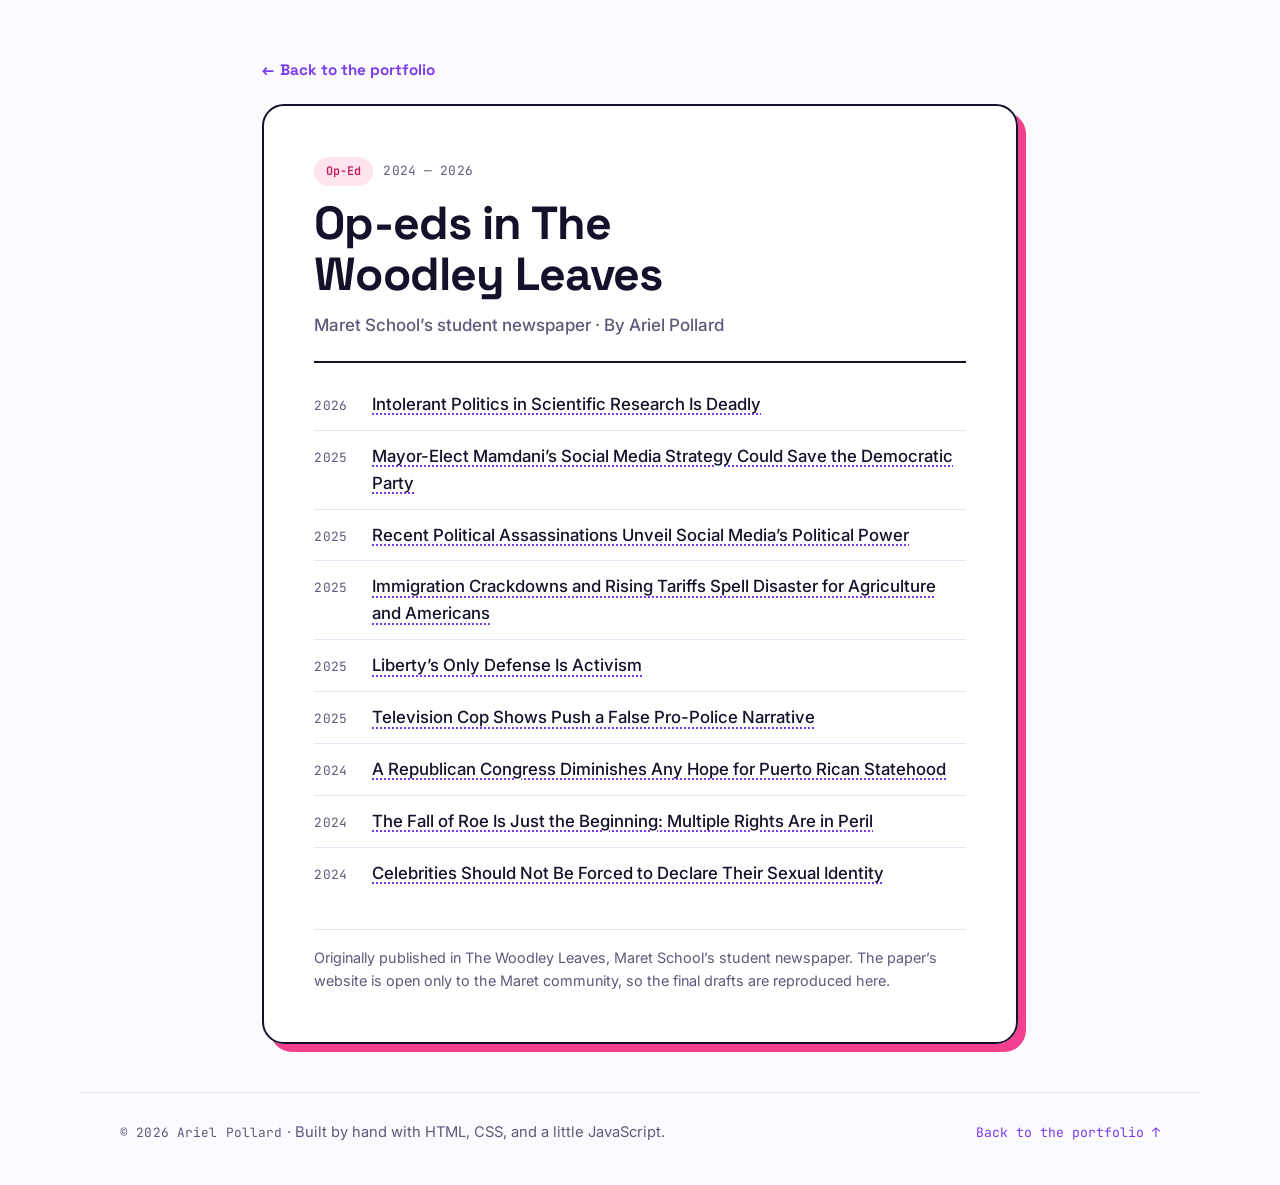
==== commit b51f6869: "perf: WebP images, deferred splash, non-blocking fonts The seven screenshots and photos and the eigh" ====
--- a/writing/index.html
+++ b/writing/index.html
@@ -13,8 +13,9 @@
 <link rel="icon" href="../favicon.svg" type="image/svg+xml" />
 <link rel="preconnect" href="https://fonts.googleapis.com" />
 <link rel="preconnect" href="https://fonts.gstatic.com" crossorigin />
-<link href="https://fonts.googleapis.com/css2?family=Space+Grotesk:wght@500;700&family=Inter:wght@400;500;600&family=JetBrains+Mono:wght@400;600&display=swap" rel="stylesheet" />
-<link rel="stylesheet" href="../styles.css?v=2" />
+<link rel="preload" as="style" href="https://fonts.googleapis.com/css2?family=Space+Grotesk:wght@500;700&family=Inter:wght@400;500;600&family=JetBrains+Mono:wght@400;600&display=swap" onload="this.onload=null;this.rel='stylesheet'" />
+<noscript><link href="https://fonts.googleapis.com/css2?family=Space+Grotesk:wght@500;700&family=Inter:wght@400;500;600&family=JetBrains+Mono:wght@400;600&display=swap" rel="stylesheet" /></noscript>
+<link rel="stylesheet" href="../styles.css?v=3" />
 <link rel="stylesheet" href="writing.css" />
 </head>
 <body class="page--article">
--- a/styles.css
+++ b/styles.css
@@ -490,16 +490,18 @@
 .footer__top { font-family: var(--font-mono); font-size: 0.82rem; text-decoration: none; color: var(--violet); }
 
 /* ── Intro splash ───────────────────────────────────────────────────────── */
+/* Shown by CSS from the first paint so the page never flashes before it;
+   splash.js (deferred) removes it at once when it should not play, and a
+   <noscript> rule hides it when JavaScript is off. */
 .splash {
   position: fixed; inset: 0; z-index: 200;
-  display: none; place-items: center;
+  display: grid; place-items: center;
   background-color: var(--bg);
   background-image: radial-gradient(circle, rgba(124, 58, 237, 0.14) 1px, transparent 1.4px);
   background-size: 22px 22px;
   transition: opacity 250ms var(--ease-out);
   cursor: pointer;
 }
-.splash.is-on { display: grid; }
 .splash.is-done { opacity: 0; pointer-events: none; }
 
 .splash__stage { display: grid; justify-items: center; gap: 22px; --blk: clamp(36px, 7vw, 54px); }
